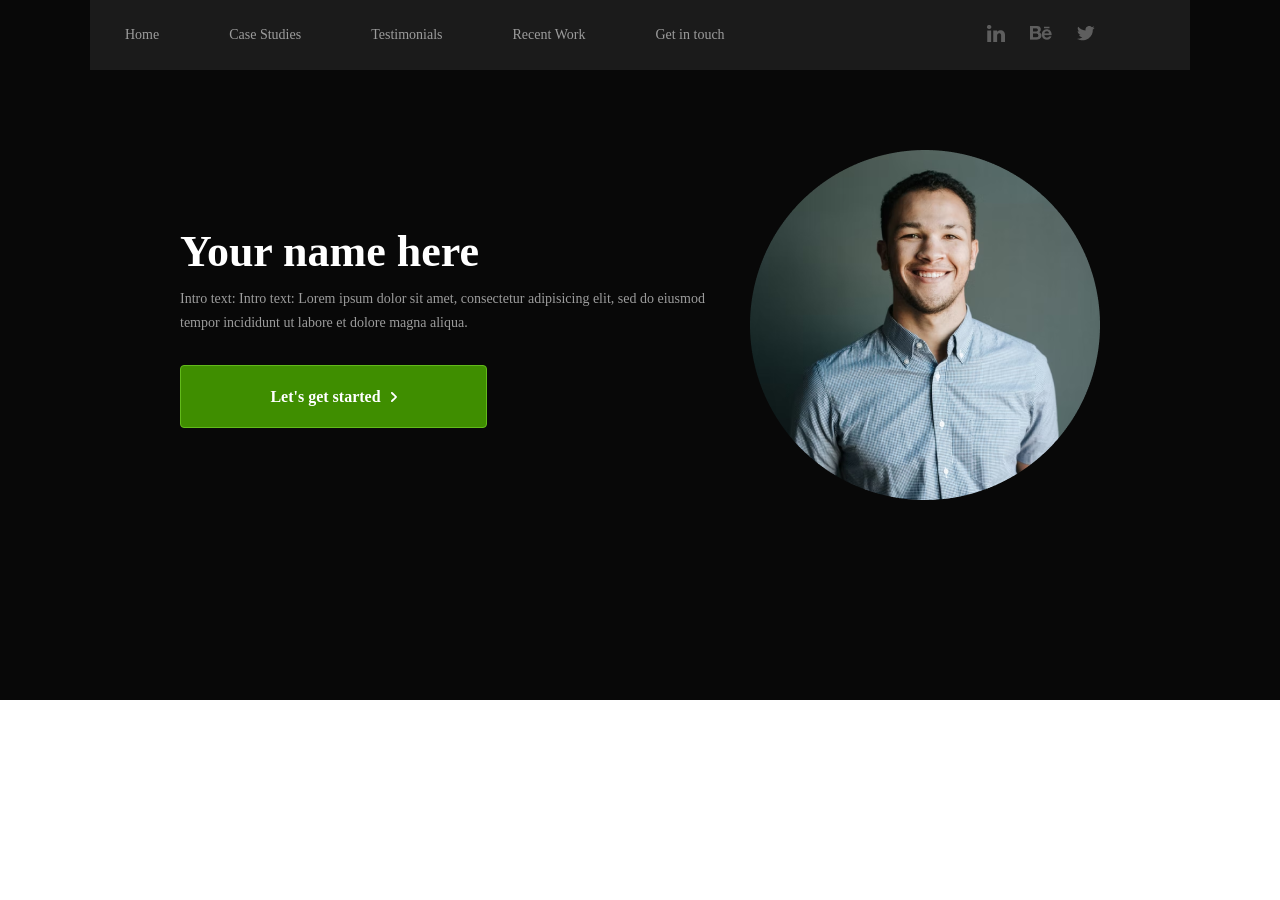
==== index.html @ aff9655d "Se modifico el menú Home se han realizado cambios y se mejoro el menú, se implementaron los colores " ====
<!DOCTYPE html>
<html lang="es-MX">

<head>
    <meta charset="UTF-8">
    <meta name="viewport" content="width=device-width, initial-scale=1.0">
    <link rel="stylesheet" href="styles.css">
    <title>Portafolio</title>
</head>

    <body>
        <div class="hero">
            <div class="menu">
                <div class="menu_bar">
                    <ul>
                        <li><a href="#">Home</a></li>
                        <li><a href="#">Case Studies</a></li>
                        <li><a href="#">Testimonials</a></li>
                        <li><a href="#">Recent Work</a></li>
                        <li><a href="#">Get in touch</a></li>
                    </ul>
                </div>
                <div class="menu_social">
                    <ul>
                        <li><a href="#"><img src="LinkedIn.png" alt=""></a></li>
                        <li><a href="#"><img src="Behance.png" alt=""></a></li>
                        <li><a href="#"><img src="Twitter.png"></a></li>
                    </ul>
                </div>
            </div>
            <div class="hero_content">
                <div class="hero_content_text">
                    <h1>Your name here</h1>
                    <p>
                    Intro text: Intro text: Lorem ipsum dolor sit amet, consectetur 
                    adipisicing elit, sed do eiusmod tempor
                    incididunt ut
                    labore et dolore magna aliqua.
                    </p>
                    <a href="#" class="btn_green">Let's get started <img src="Vector.png" alt=""></a>
                </div>
                <div class="hero_content_image">
                    <img src="Profile.png" alt="">
                </div>
            </div>
            <div class="worked_with"></div>
        </div>
    </body>

</html>
---- styles.css ----
*{
    margin: 0;
    padding: 0;
    box-sizing: border-box;
}

.hero {
    background: #080808;
    height: 700px;
}

.menu {
    max-width: 1100px;
    background: #1b1b1b;
    height: 70px;
    border-radius: 0 0 8xp 8xp;
    margin: auto;
    display: flex;
    justify-content: space-between;
    padding-right: 95px;
}

.menu_bar ul,
.menu_social ul {
    display: flex;
    list-style: none;
}

.menu_bar a {
    color: #9c9c9c;
    text-decoration: none;
    font-size: 14px;
    display: block;
    padding: 27px 35px;
    transition: all 0.5s ease;
}
.menu_bar a:hover {
    background: #9c9c9c;
    color: #1b1b1b;
}

.menu_social ul{
    align-items: center;
    height: 100%;
    gap: 25px;
}

.menu_social img {
    transition: all 0.5s ease;
}

.menu_social img:hover {
    transform: scale(1.5);
}

.hero_content {
    margin: auto;
    margin-top: 80px;
    max-width: 920px;
    display: flex;
    align-items: center;
    gap: 32px;
}

.hero_content h1{
    color: #fff;
    font-weight: 900;
    font-size: 44px;
    font-family: "IBM Plex Mono";
}

.hero_content p{
    line-height: 24px;
    font-size: 14px;
    color: #9c9c9c;
    margin-top: 10px;
    margin-bottom: 30px;
}

.btn_green {
    background: #3F8E00;
    border: 1px solid #62BA1B;
    border-radius: 4px;
    display: flex;
    width: 307px;
    height: 63px;
    justify-content: center;
    align-items: center;
    gap: 10px;
    color: #fff;
    text-decoration: none;
    font-size: 16px;
    font-weight: 700;
}
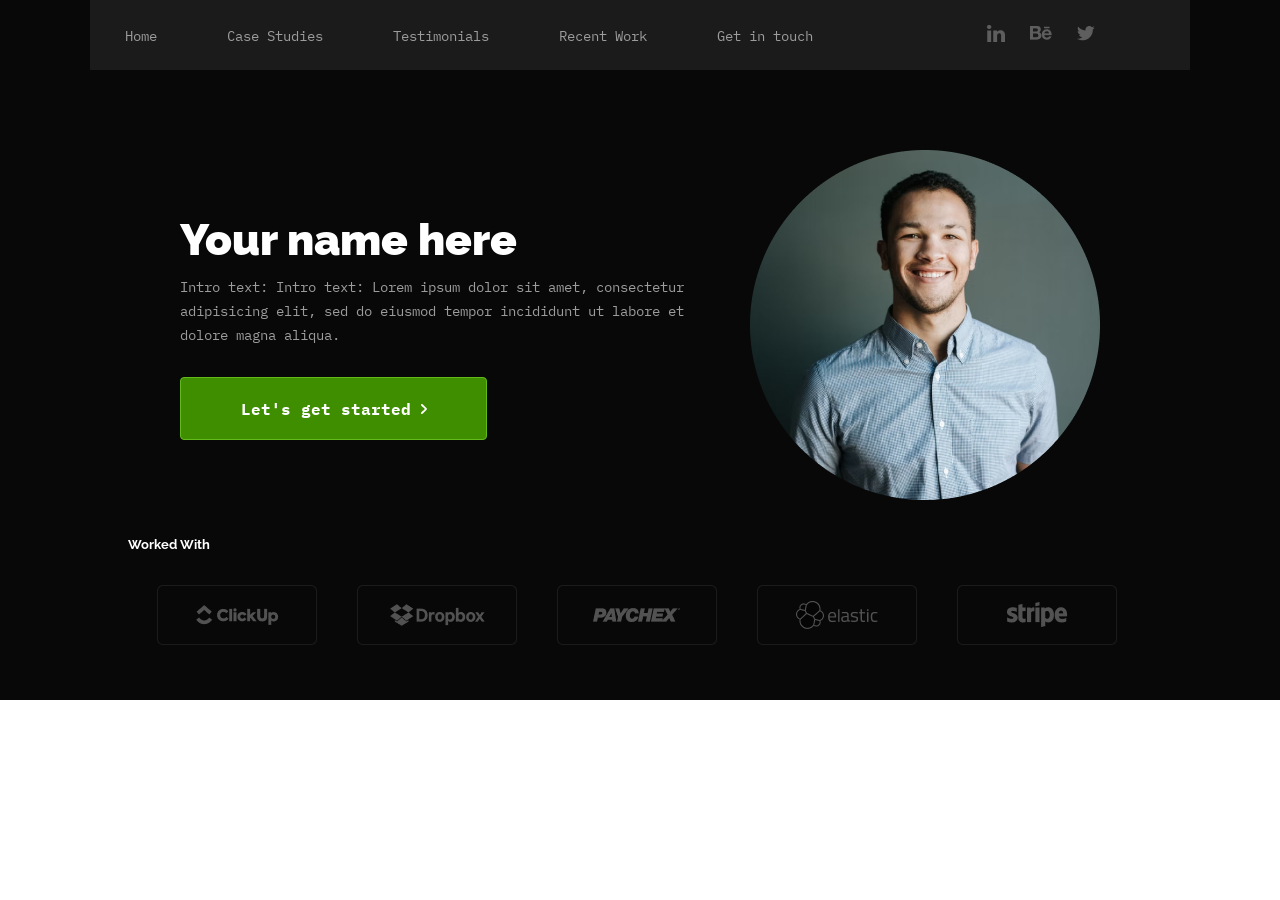
==== commit b2fa77d2: "create-hero-section se han añadido los últimos detalles del menú home, los cuales son los botones de" ====
--- a/index.html
+++ b/index.html
@@ -24,7 +24,7 @@
                     <ul>
                         <li><a href="#"><img src="LinkedIn.png" alt=""></a></li>
                         <li><a href="#"><img src="Behance.png" alt=""></a></li>
-                        <li><a href="#"><img src="Twitter.png"></a></li>
+                        <li><a href="#"><img src="Twitter.png" alt=""></a></li>
                     </ul>
                 </div>
             </div>
@@ -43,7 +43,16 @@
                     <img src="Profile.png" alt="">
                 </div>
             </div>
-            <div class="worked_with"></div>
+            <div class="worked_with">
+                <h1>Worked With</h1>
+                <ul>
+                        <li><a href="#"><img src="Logo 1.png" alt=""></a></li>
+                        <li><a href="#"><img src="Logo 2.png" alt=""></a></li>
+                        <li><a href="#"><img src="Logo 3.png" alt=""></a></li>
+                        <li><a href="#"><img src="Logo 4.png" alt=""></a></li>
+                        <li><a href="#"><img src="Logo 5.png" alt=""></a></li>
+                    </ul>
+            </div>
         </div>
     </body>
 
--- a/styles.css
+++ b/styles.css
@@ -1,4 +1,9 @@
+@import url('https://fonts.googleapis.com/css2?family=IBM+Plex+Mono:ital,wght@0,100;0,200;0,300;0,400;0,500;0,600;0,700;1,100;1,200;1,300;1,400;1,500;1,600;1,700&family=Raleway:ital,wght@0,100..900;1,100..900&display=swap');
 
+:root {
+    --font-ibm: "IBM Plex Mono", monospace;
+    --font-raleway: "Raleway", sans-serif;
+}
 
 *{
     margin: 0;
@@ -35,6 +40,7 @@
     display: block;
     padding: 27px 35px;
     transition: all 0.5s ease;
+    font-family: var(--font-ibm);
 }
 .menu_bar a:hover {
     background: #9c9c9c;
@@ -68,7 +74,7 @@
     color: #fff;
     font-weight: 900;
     font-size: 44px;
-    font-family: "IBM Plex Mono";
+    font-family: var(--font-raleway);
 }
 
 .hero_content p{
@@ -77,6 +83,7 @@
     color: #9c9c9c;
     margin-top: 10px;
     margin-bottom: 30px;
+    font-family: var(--font-ibm);
 }
 
 .btn_green {
@@ -93,4 +100,35 @@
     text-decoration: none;
     font-size: 16px;
     font-weight: 700;
+    font-family: var(--font-ibm);
+}
+
+.worked_with ul {
+    display: flex;
+    list-style: none;
+}
+
+.worked_with ul{
+    align-items: center;
+    height: 100%;
+    gap: 40px;
+    margin-left: 157px;
+    margin-top: 33px;
+}
+
+.worked_with h1{
+    color: #fff;
+    font-weight: 10px;
+    font-size: 13px;
+    font-family: var(--font-raleway);
+    margin-left: 128px;
+    margin-top: 33px;
+}
+
+.worked_with img {
+    transition: all 0.5s ease;
+}
+
+.worked_with img:hover {
+    transform: scale(1.2);
 }
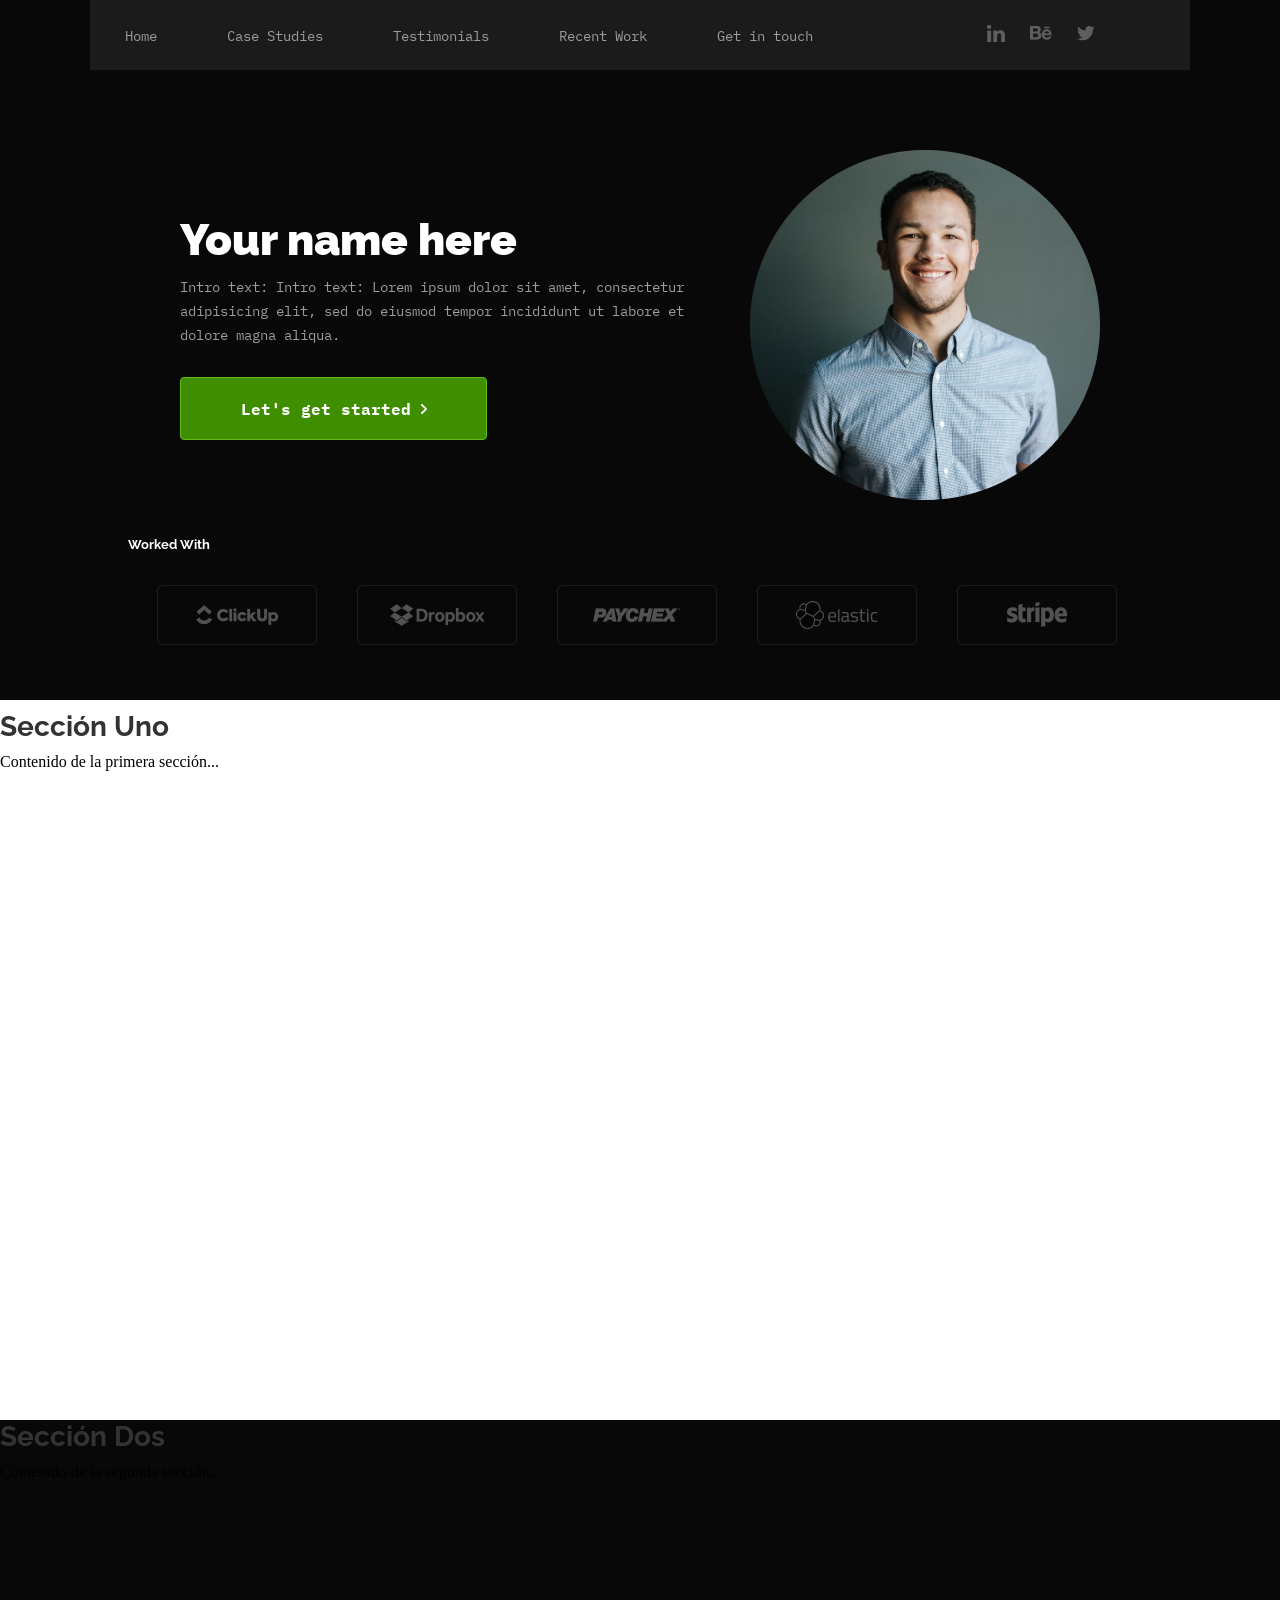
==== commit 6497d74b: "se ha modificado la pagina Home Se han modificado los códigos de la pagina principal para que se col" ====
--- a/index.html
+++ b/index.html
@@ -54,6 +54,17 @@
                     </ul>
             </div>
         </div>
+
+<section class="seccion-uno">
+    <h2>Sección Uno</h2>
+    <p>Contenido de la primera sección...</p>
+</section>
+
+<section class="seccion-dos">
+    <h2>Sección Dos</h2>
+    <p>Contenido de la segunda sección...</p>
+</section>
+
     </body>
 
 </html>
--- a/styles.css
+++ b/styles.css
@@ -131,4 +131,27 @@
 
 .worked_with img:hover {
     transform: scale(1.2);
+}
+
+.seccion-uno, .seccion-dos {
+    width: 100%;
+    float: inline-end;
+    margin-top: 10px;
+}
+
+.seccion-uno h2, .seccion-dos h2 {
+    font-family: var(--font-raleway);
+    font-size: 28px;
+    color: #333;
+    margin-bottom: 10px;
+}
+
+.seccion-uno {
+    background: #ffffff;
+    height: 700px;
+}
+
+.seccion-dos {
+    background: #080808;
+    height: 700px;
 }
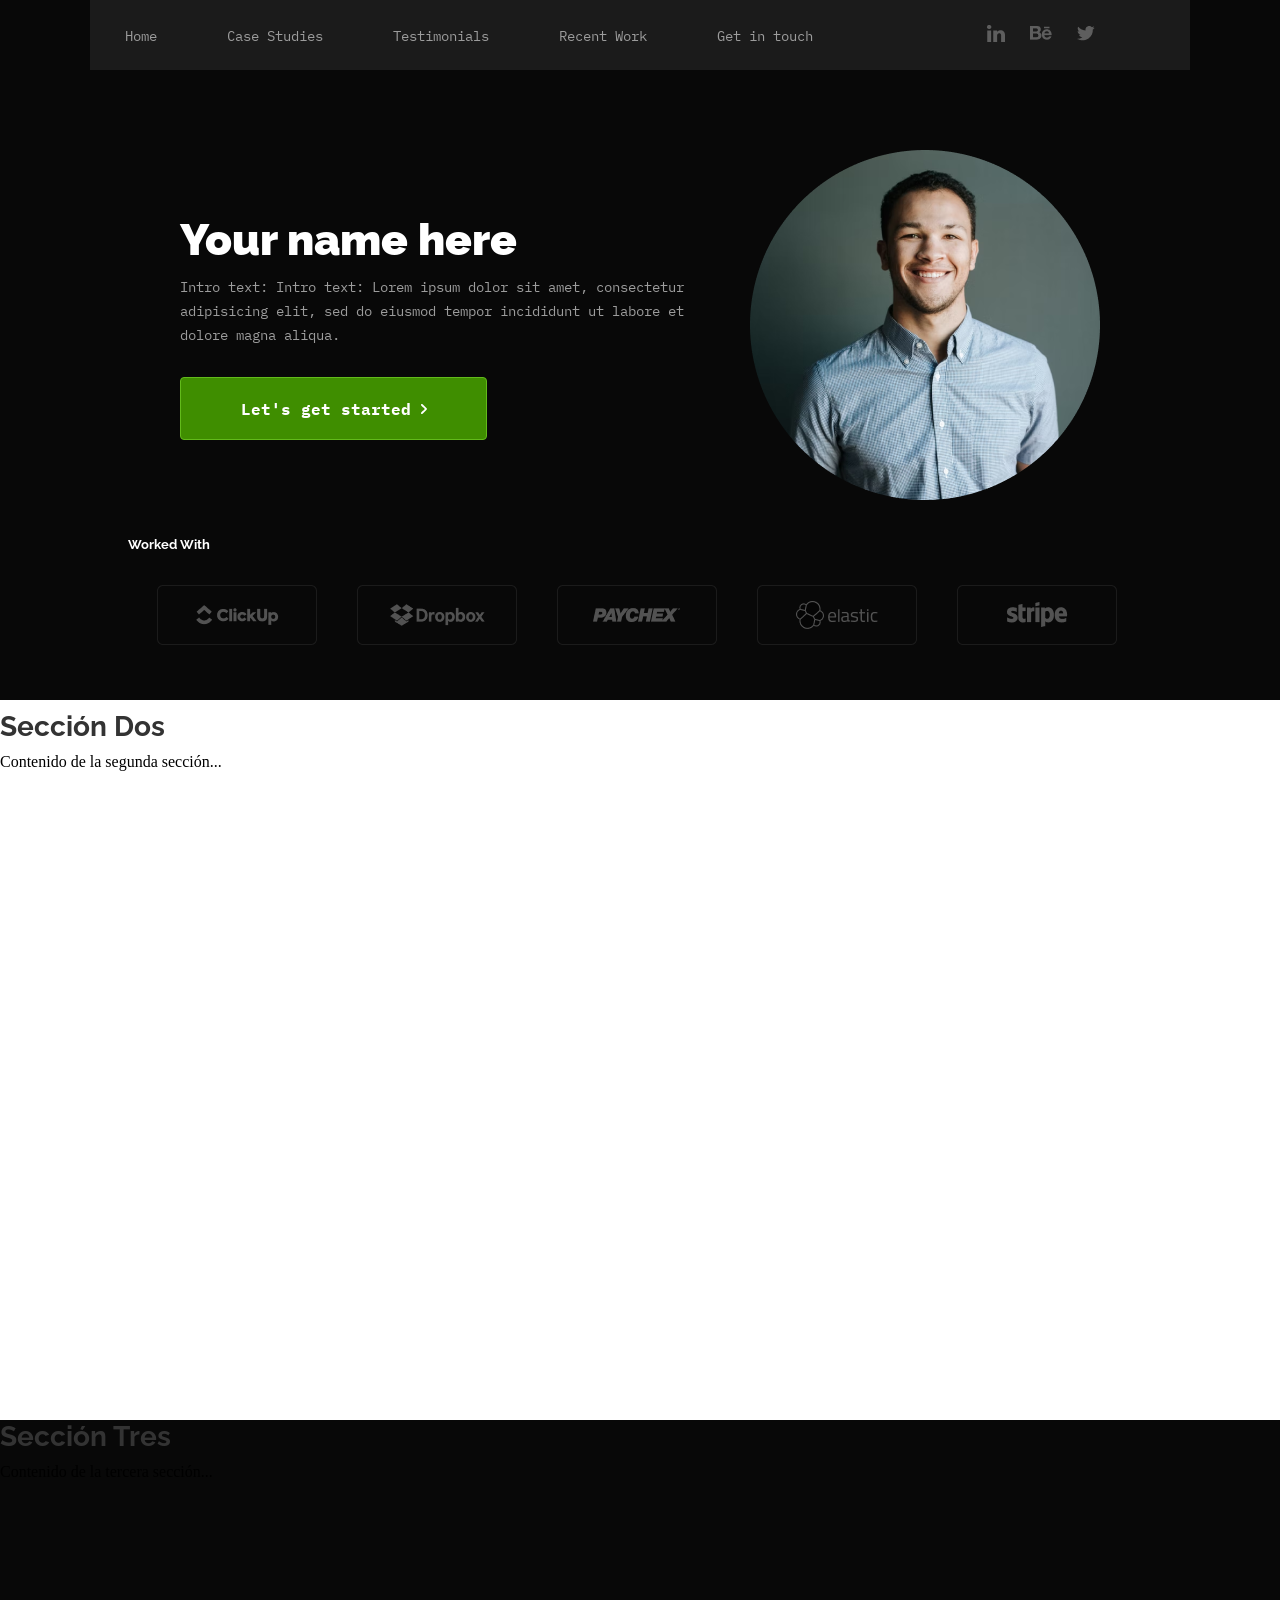
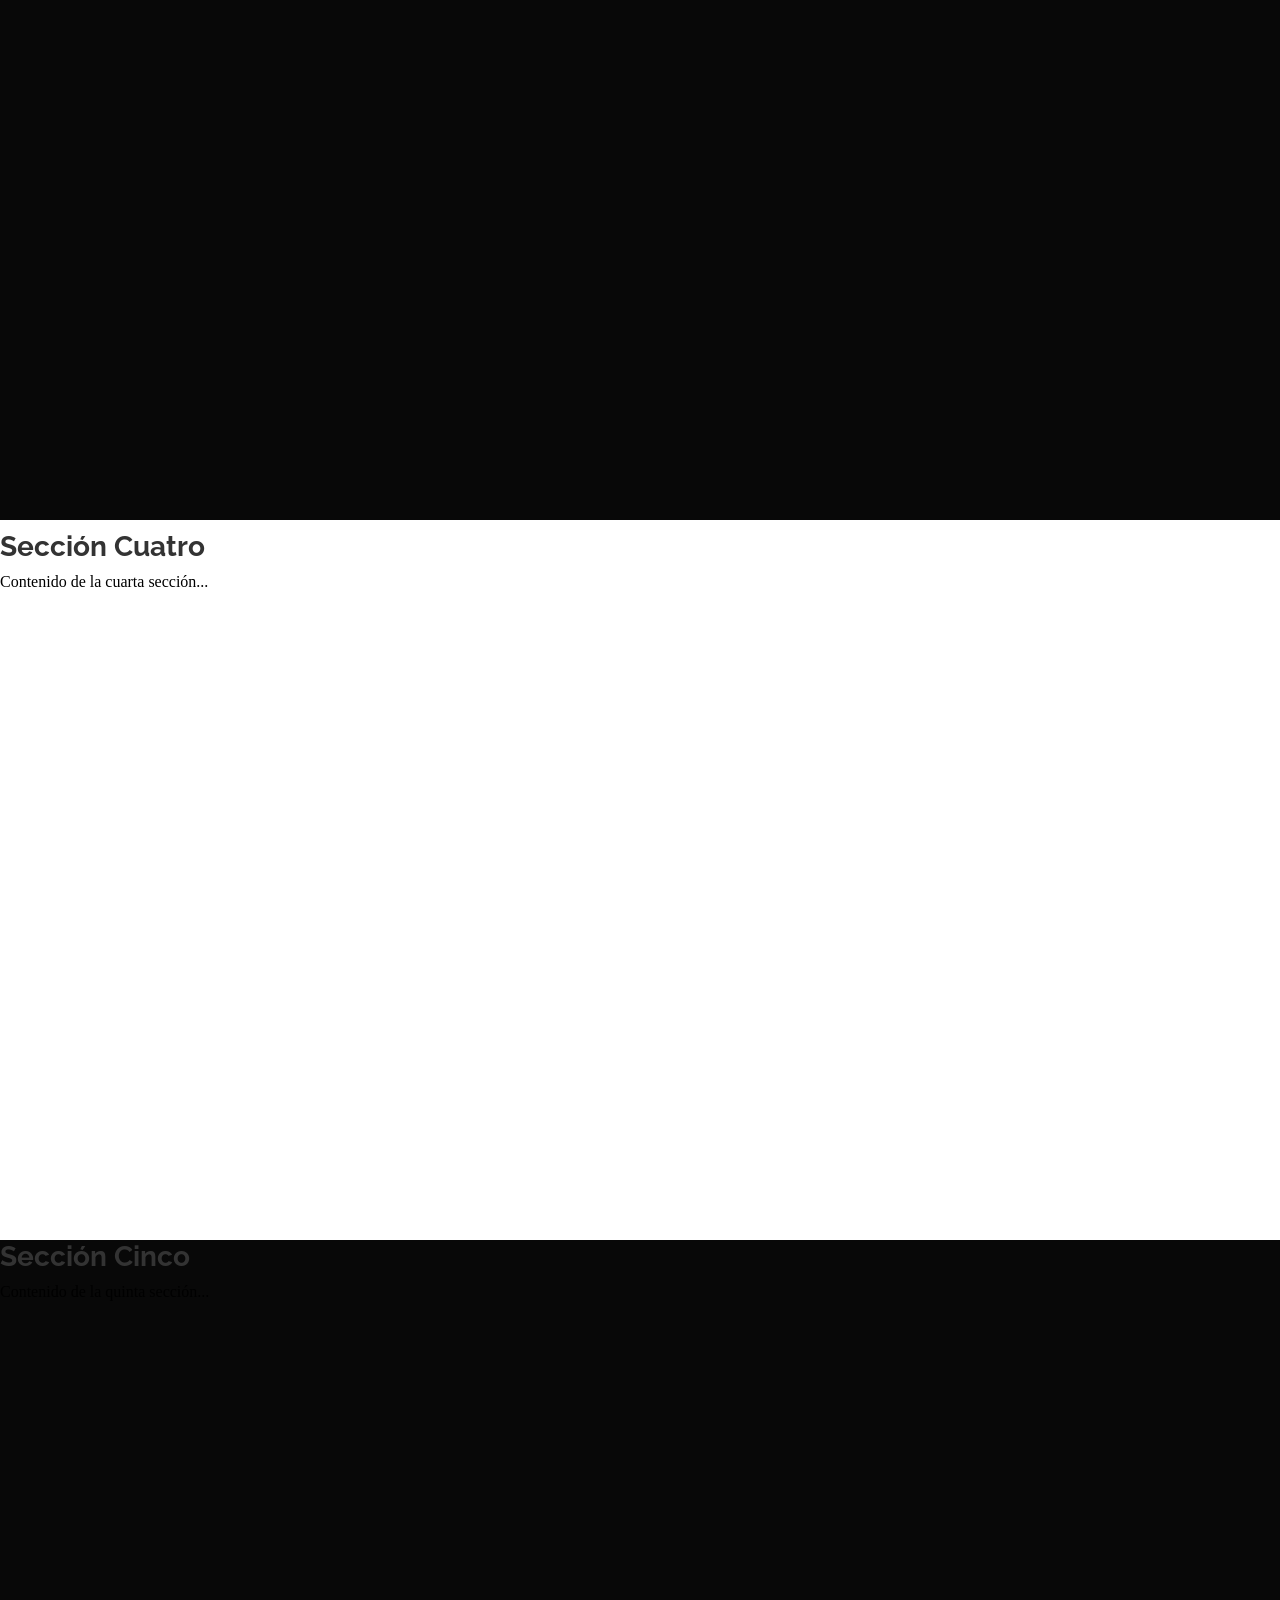
==== commit 238d1549: "se ha modificado el menú Home se han realizado modificaciones en la pagina de home, y ya se ven las " ====
--- a/index.html
+++ b/index.html
@@ -55,16 +55,26 @@
             </div>
         </div>
 
-<section class="seccion-uno">
-    <h2>Sección Uno</h2>
-    <p>Contenido de la primera sección...</p>
-</section>
-
 <section class="seccion-dos">
     <h2>Sección Dos</h2>
     <p>Contenido de la segunda sección...</p>
 </section>
 
+<section class="seccion-tres">
+    <h2>Sección Tres</h2>
+    <p>Contenido de la tercera sección...</p>
+</section>
+
+<section class="seccion-cuatro">
+    <h2>Sección Cuatro</h2>
+    <p>Contenido de la cuarta sección...</p>
+</section>
+
+<section class="seccion-cinco">
+    <h2>Sección Cinco</h2>
+    <p>Contenido de la quinta sección...</p>
+</section>
+
     </body>
 
 </html>
--- a/styles.css
+++ b/styles.css
@@ -133,25 +133,35 @@
     transform: scale(1.2);
 }
 
-.seccion-uno, .seccion-dos {
+.seccion-dos, .seccion-tres, .seccion-cuatro,.seccion-cinco {
     width: 100%;
     float: inline-end;
     margin-top: 10px;
 }
 
-.seccion-uno h2, .seccion-dos h2 {
+.seccion-dos h2, .seccion-tres h2, .seccion-cuatro h2,.seccion-cinco h2 {
     font-family: var(--font-raleway);
     font-size: 28px;
     color: #333;
     margin-bottom: 10px;
 }
 
-.seccion-uno {
+.seccion-dos {
     background: #ffffff;
     height: 700px;
 }
 
-.seccion-dos {
+.seccion-tres {
+    background: #080808;
+    height: 700px;
+}
+
+.seccion-cuatro {
+    background: #ffffff;
+    height: 700px;
+}
+
+.seccion-cinco {
     background: #080808;
     height: 700px;
 }
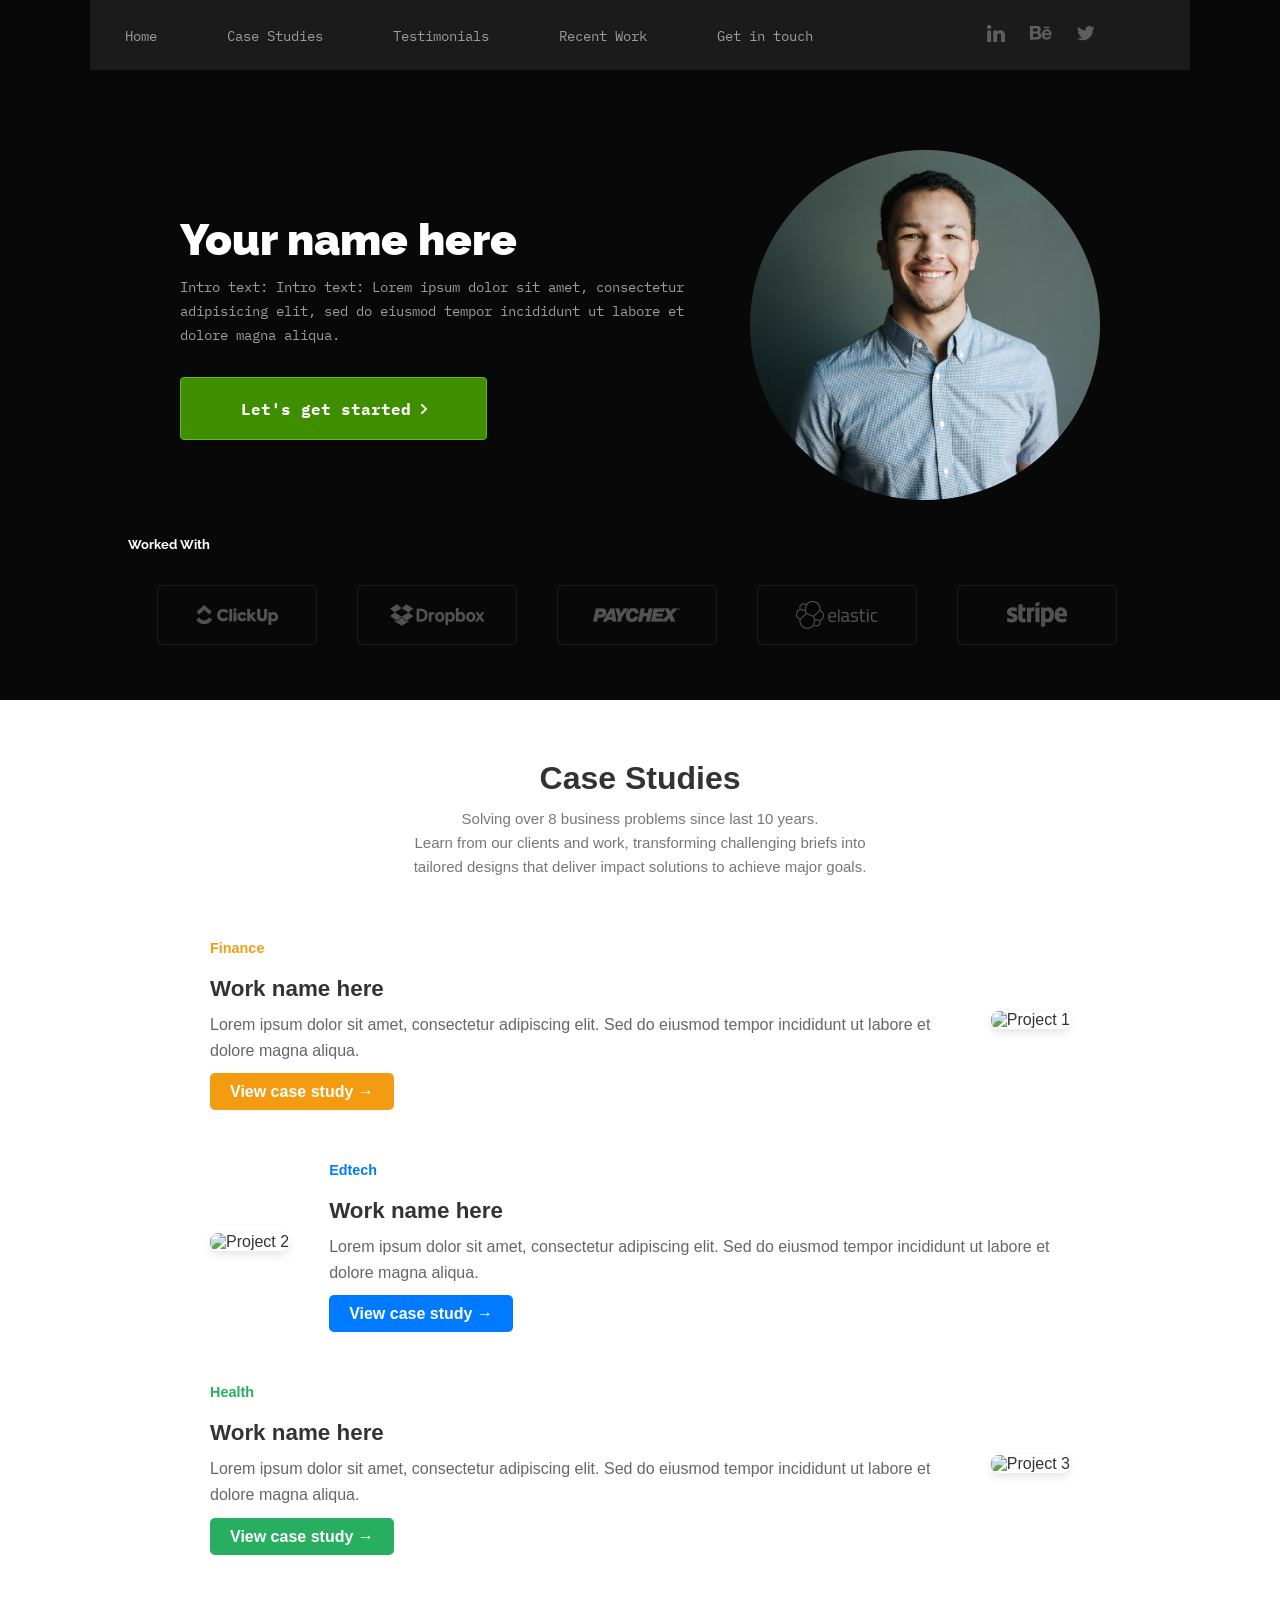
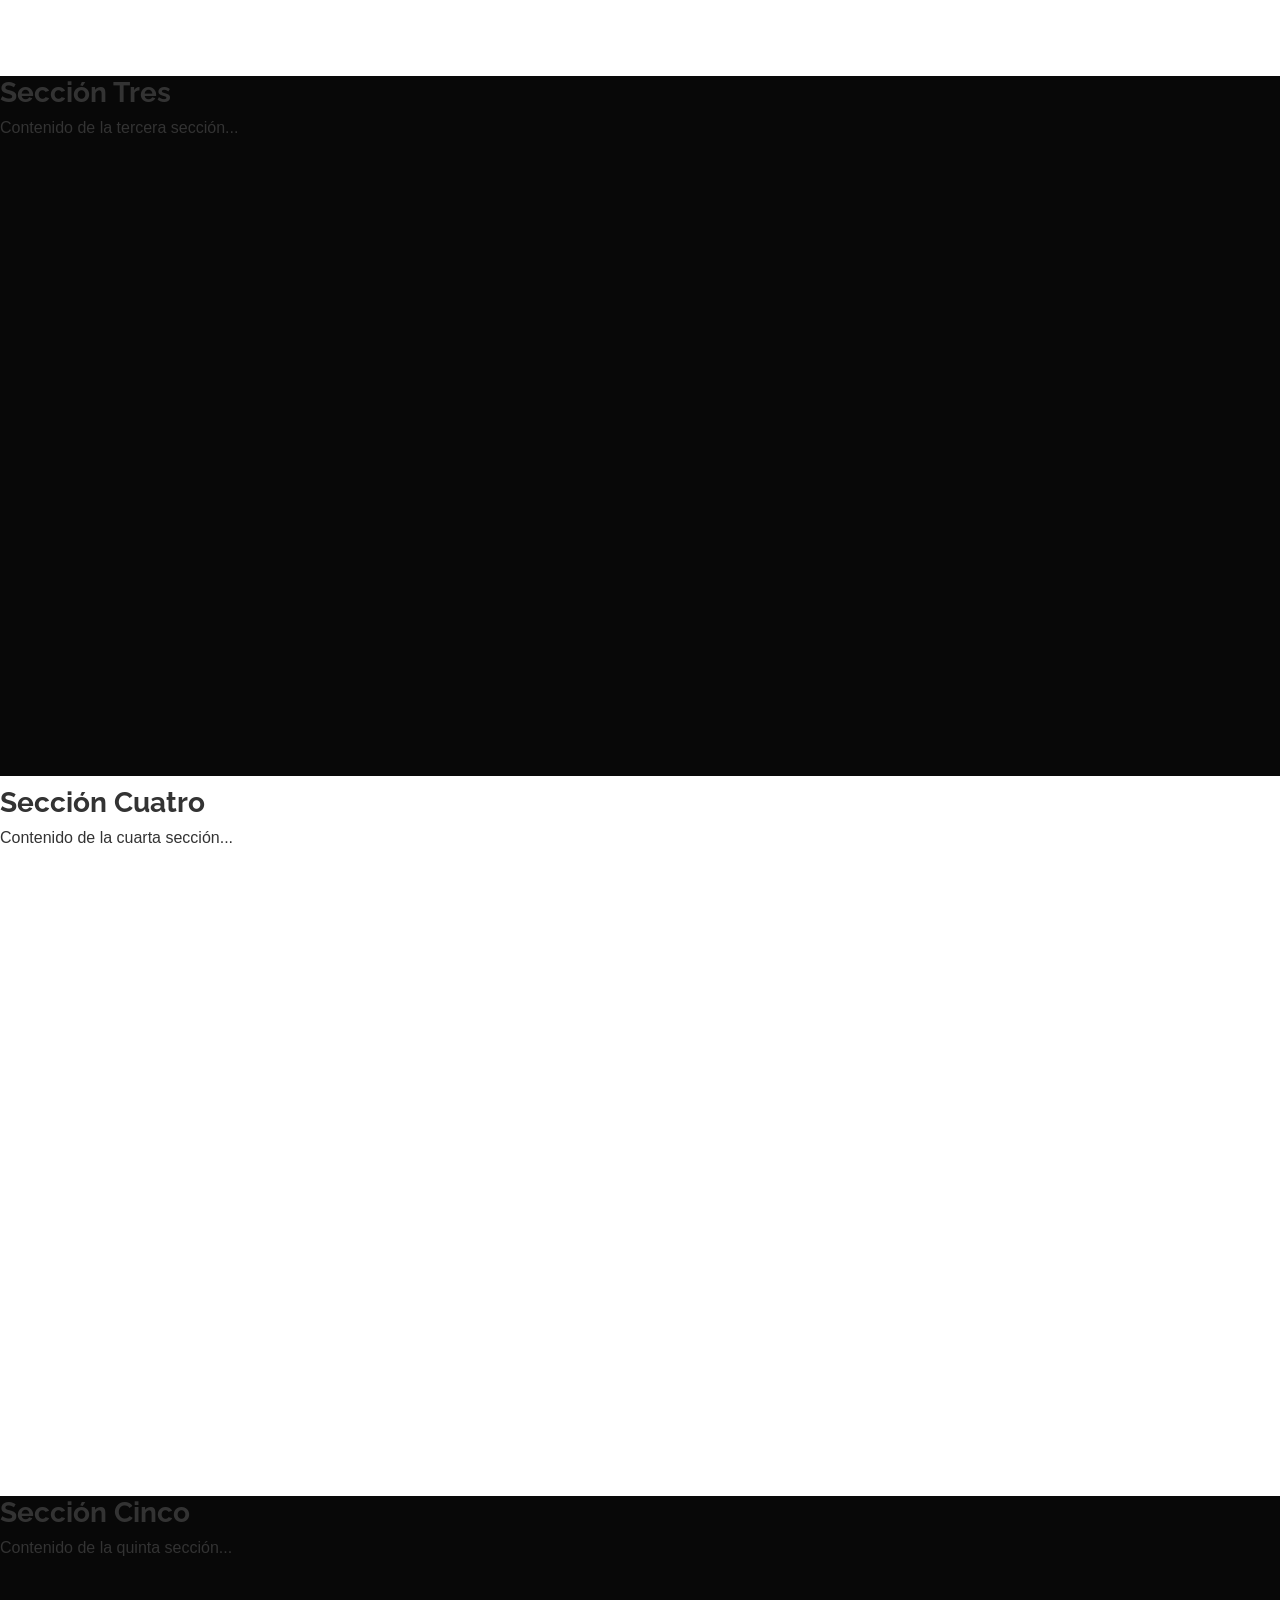
==== commit dff1bc7c: "se creo la pagina 2 se ha creado la segunda pagina nombrada "case estudies"" ====
--- a/index.html
+++ b/index.html
@@ -55,10 +55,64 @@
             </div>
         </div>
 
-<section class="seccion-dos">
-    <h2>Sección Dos</h2>
-    <p>Contenido de la segunda sección...</p>
-</section>
+<section class="case-studies">
+        <div class="container">
+            <h1>Case Studies</h1>
+            <p class="subtitle">
+                Solving over 8 business problems since last 10 years.<br>
+                Learn from our clients and work, transforming challenging briefs into <br>
+                tailored designs that deliver impact solutions to achieve major goals.
+            </p>
+
+            <!-- Primera tarjeta: texto izquierda / imagen derecha -->
+            <div class="case">
+                <div class="case-content">
+                    <span class="tag orange">Finance</span>
+                    <h2>Work name here</h2>
+                    <p>
+                        Lorem ipsum dolor sit amet, consectetur adipiscing elit. 
+                        Sed do eiusmod tempor incididunt ut labore et dolore magna aliqua.
+                    </p>
+                    <a href="#" class="btn orange">View case study →</a>
+                </div>
+                <div class="case-image">
+                    <img src="https://picsum.photos/400/250?random=1" alt="Project 1">
+                </div>
+            </div>
+
+            <!-- Segunda tarjeta: imagen izquierda / texto derecha -->
+            <div class="case reverse">
+                <div class="case-content">
+                    <span class="tag blue">Edtech</span>
+                    <h2>Work name here</h2>
+                    <p>
+                        Lorem ipsum dolor sit amet, consectetur adipiscing elit. 
+                        Sed do eiusmod tempor incididunt ut labore et dolore magna aliqua.
+                    </p>
+                    <a href="#" class="btn blue">View case study →</a>
+                </div>
+                <div class="case-image">
+                    <img src="https://picsum.photos/400/250?random=2" alt="Project 2">
+                </div>
+            </div>
+
+            <!-- Tercera tarjeta: texto izquierda / imagen derecha -->
+            <div class="case">
+                <div class="case-content">
+                    <span class="tag green">Health</span>
+                    <h2>Work name here</h2>
+                    <p>
+                        Lorem ipsum dolor sit amet, consectetur adipiscing elit. 
+                        Sed do eiusmod tempor incididunt ut labore et dolore magna aliqua.
+                    </p>
+                    <a href="#" class="btn green">View case study →</a>
+                </div>
+                <div class="case-image">
+                    <img src="https://picsum.photos/400/250?random=3" alt="Project 3">
+                </div>
+            </div>
+        </div>
+    </section>
 
 <section class="seccion-tres">
     <h2>Sección Tres</h2>
--- a/styles.css
+++ b/styles.css
@@ -133,23 +133,128 @@
     transform: scale(1.2);
 }
 
-.seccion-dos, .seccion-tres, .seccion-cuatro,.seccion-cinco {
+.seccion-tres, .seccion-cuatro,.seccion-cinco {
     width: 100%;
     float: inline-end;
     margin-top: 10px;
 }
 
-.seccion-dos h2, .seccion-tres h2, .seccion-cuatro h2,.seccion-cinco h2 {
+.seccion-tres h2, .seccion-cuatro h2,.seccion-cinco h2 {
     font-family: var(--font-raleway);
     font-size: 28px;
     color: #333;
     margin-bottom: 10px;
 }
 
-.seccion-dos {
-    background: #ffffff;
-    height: 700px;
-}
+/**seccion 2, segunda pagina**/
+
+body {
+    font-family: 'Helvetica Neue', Arial, sans-serif;
+    margin: 0;
+    background-color: #fff;
+    color: #333;
+}
+
+.container {
+    max-width: 900px;
+    margin: 0 auto;
+    padding: 60px 20px;
+}
+
+.case-studies h1 {
+    text-align: center;
+    font-size: 2em;
+    font-weight: 700;
+    margin-bottom: 10px;
+}
+
+.subtitle {
+    text-align: center;
+    color: #777;
+    font-size: 15px;
+    line-height: 1.6;
+    margin-bottom: 60px;
+}
+
+/* ---- ESTRUCTURA DE LAS TARJETAS ---- */
+.case {
+    display: flex;
+    align-items: center;
+    justify-content: space-between;
+    margin-bottom: 60px;
+    gap: 40px;
+    flex-direction: row; /* Texto izquierda, imagen derecha */
+}
+
+/* ---- INVERTIR ORDEN (imagen izquierda, texto derecha) ---- */
+.case.reverse {
+    flex-direction: row-reverse;
+}
+
+.case-image img {
+    width: 100%;
+    max-width: 400px;
+    border-radius: 8px;
+    box-shadow: 0 4px 10px rgba(0,0,0,0.1);
+}
+
+.case-content {
+    flex: 1;
+}
+
+.case-content h2 {
+    margin: 10px 0;
+    font-size: 1.4em;
+}
+
+.case-content p {
+    color: #666;
+    line-height: 1.6;
+    margin-bottom: 20px;
+}
+
+/* ---- ETIQUETAS ---- */
+.tag {
+    display: inline-block;
+    font-weight: bold;
+    font-size: 0.9em;
+    margin-bottom: 10px;
+}
+
+.tag.orange { color: #f39c12; }
+.tag.blue { color: #007bff; }
+.tag.green { color: #27ae60; }
+
+/* ---- BOTONES ---- */
+.btn {
+    text-decoration: none;
+    padding: 10px 20px;
+    color: #fff;
+    font-weight: bold;
+    border-radius: 5px;
+    transition: background-color 0.2s, opacity 0.2s;
+}
+
+.btn.orange { background-color: #f39c12; }
+.btn.blue { background-color: #007bff; }
+.btn.green { background-color: #27ae60; }
+
+.btn:hover {
+    opacity: 0.85;
+}
+
+/* ---- RESPONSIVE ---- */
+@media (max-width: 768px) {
+    .case, .case.reverse {
+        flex-direction: column; /* En móviles, todo se apila */
+        text-align: center;
+    }
+
+    .case-image img {
+        max-width: 100%;
+    }
+}
+
 
 .seccion-tres {
     background: #080808;
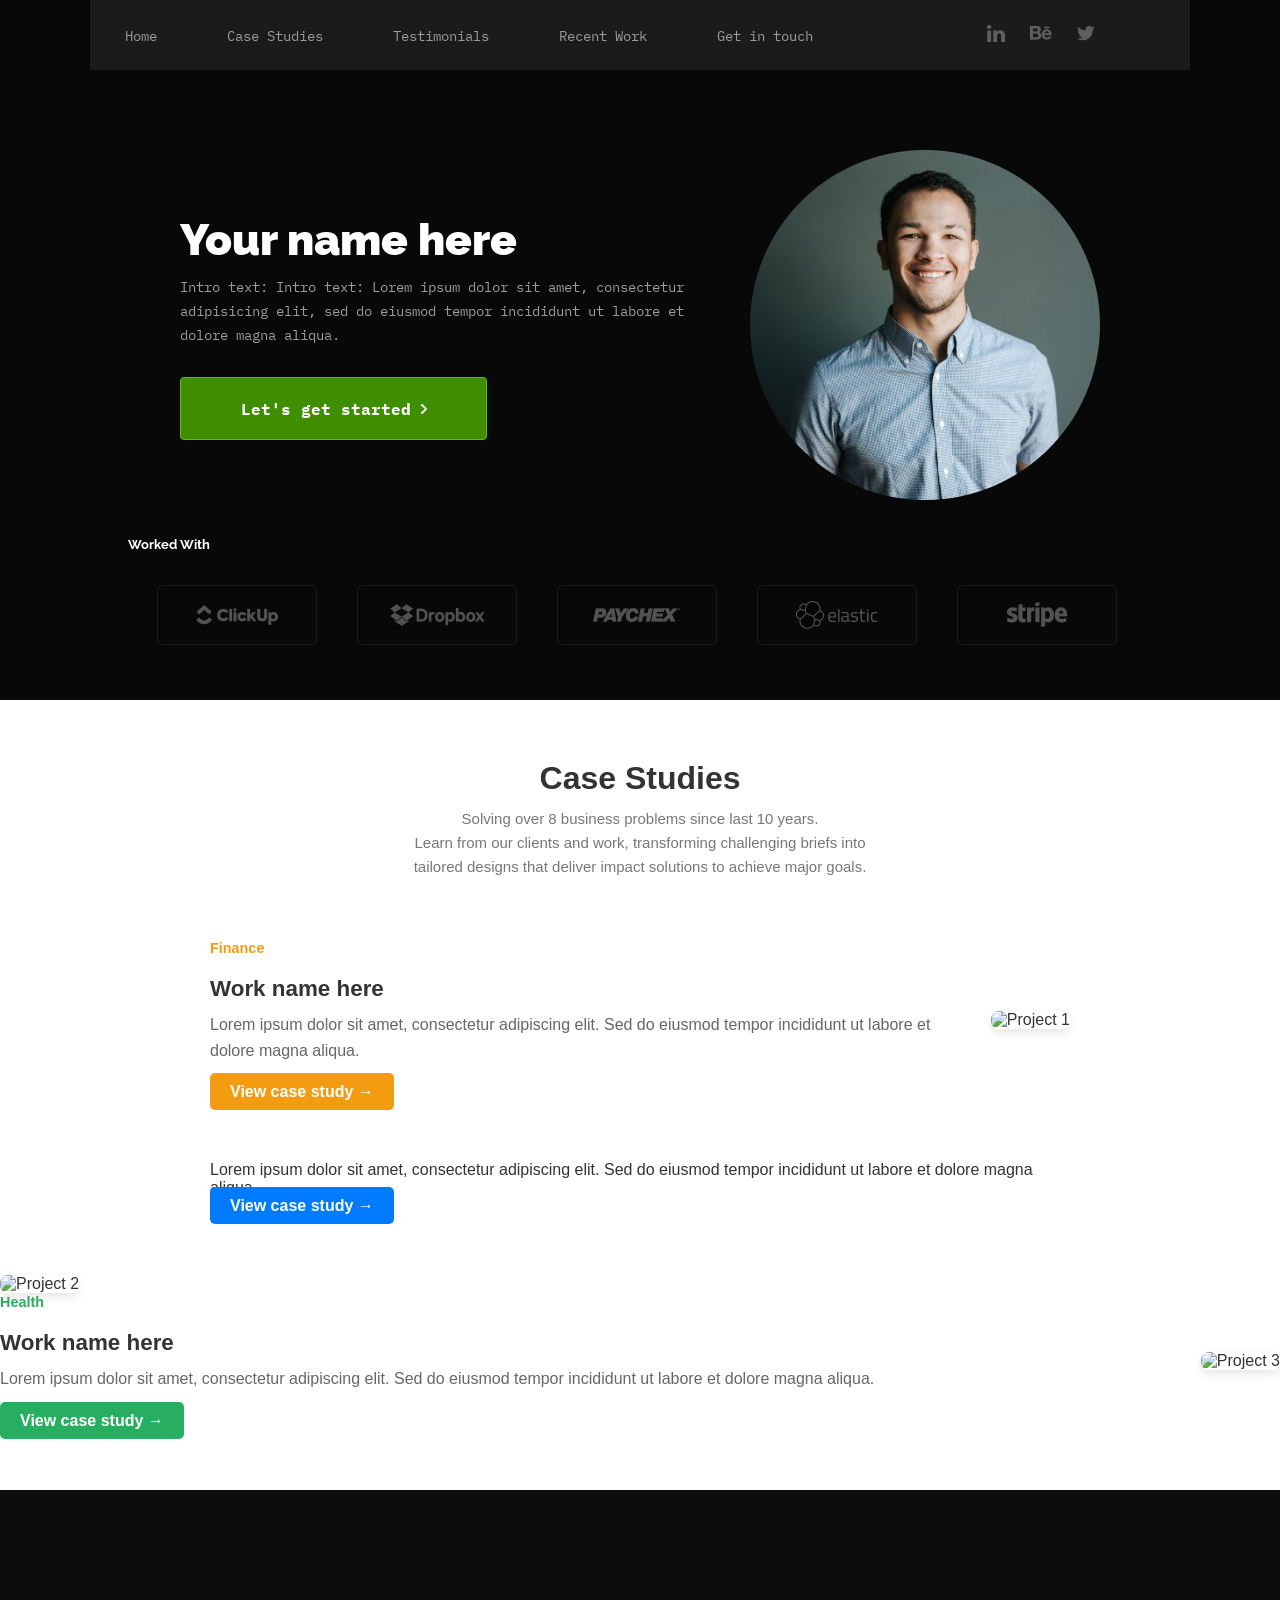
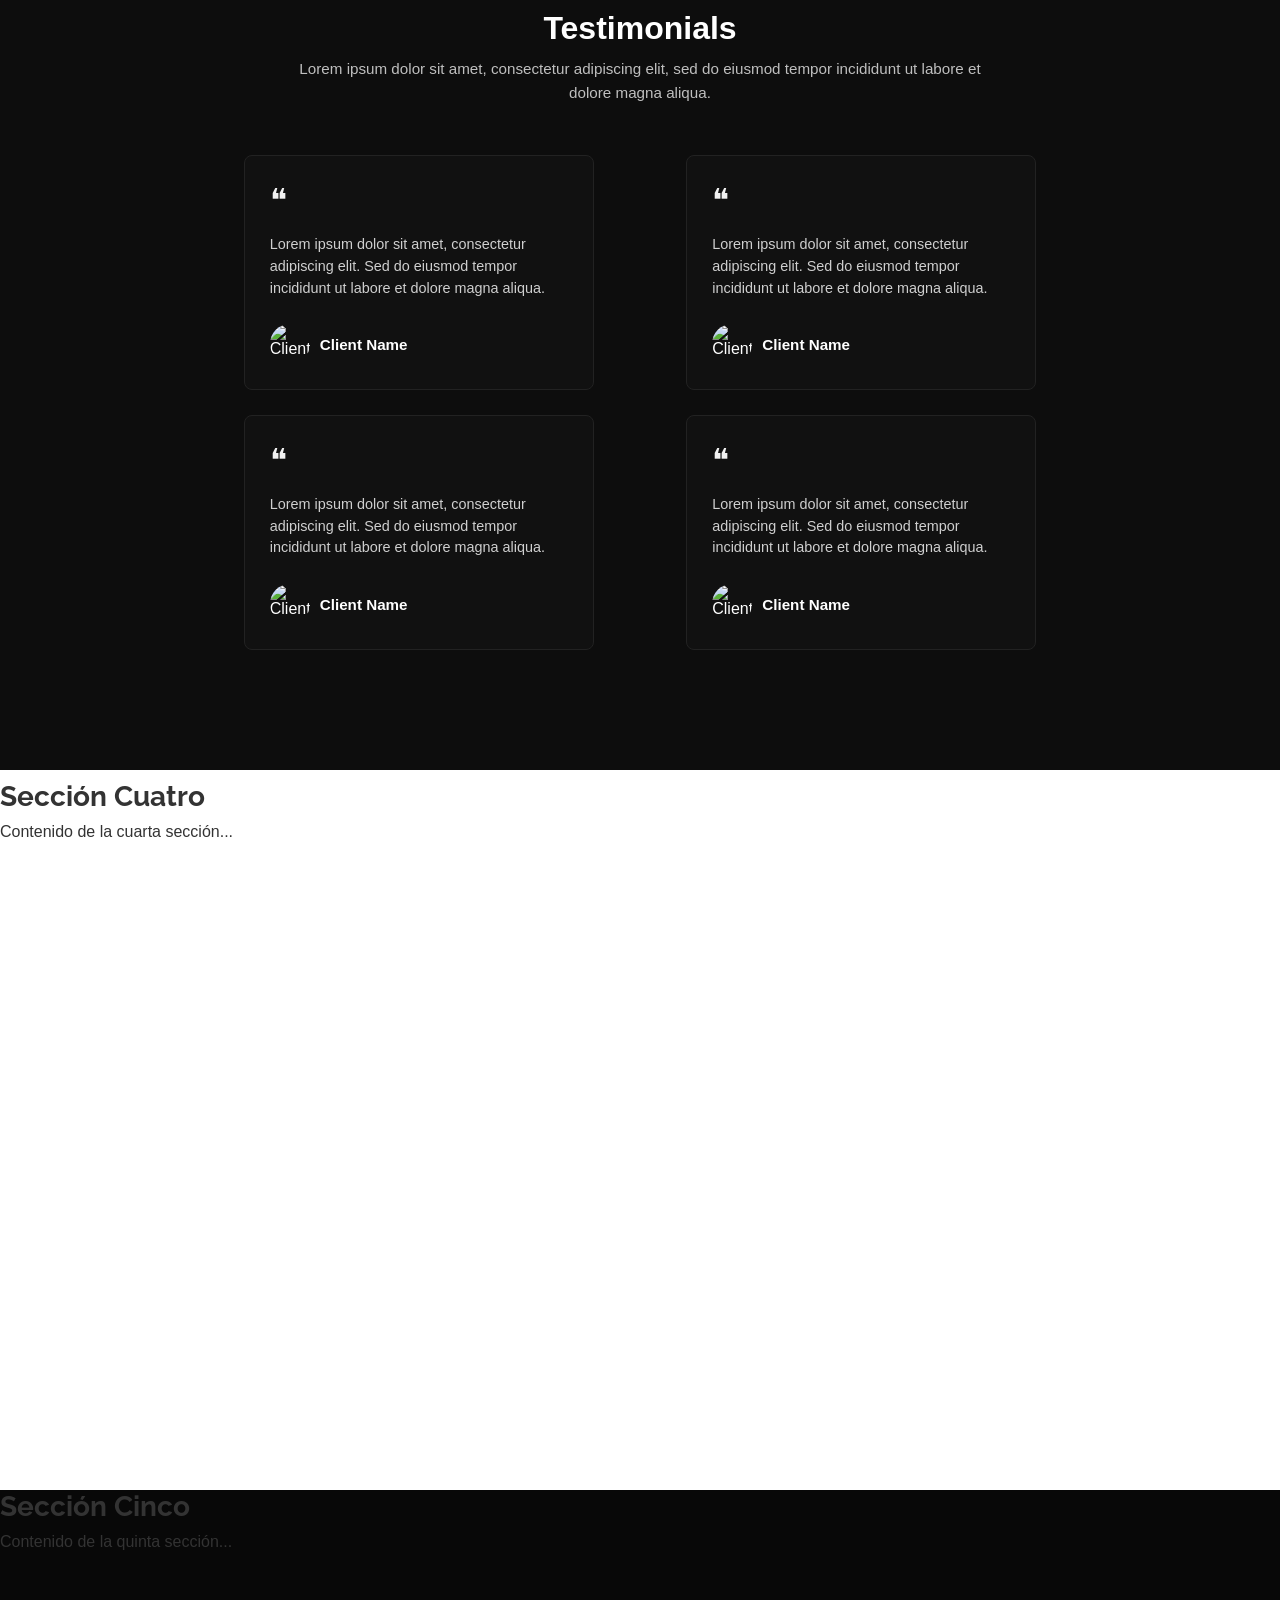
==== commit 773c53e2: "se creo la pagina 3 Se ha creado la tercera pagina nombrada como "Testimonials" y se agregaron todas" ====
--- a/index.html
+++ b/index.html
@@ -55,6 +55,7 @@
             </div>
         </div>
 
+        
 <section class="case-studies">
         <div class="container">
             <h1>Case Studies</h1>
@@ -80,11 +81,6 @@
                 </div>
             </div>
 
-            <!-- Segunda tarjeta: imagen izquierda / texto derecha -->
-            <div class="case reverse">
-                <div class="case-content">
-                    <span class="tag blue">Edtech</span>
-                    <h2>Work name here</h2>
                     <p>
                         Lorem ipsum dolor sit amet, consectetur adipiscing elit. 
                         Sed do eiusmod tempor incididunt ut labore et dolore magna aliqua.
@@ -114,10 +110,61 @@
         </div>
     </section>
 
-<section class="seccion-tres">
-    <h2>Sección Tres</h2>
-    <p>Contenido de la tercera sección...</p>
-</section>
+
+  <section class="testimonials">
+    <div class="container">
+      <h2>Testimonials</h2>
+      <p class="subtitle">
+        Lorem ipsum dolor sit amet, consectetur adipiscing elit, sed do eiusmod tempor incididunt ut labore et dolore magna aliqua.
+      </p>
+
+      <div class="testimonial-grid">
+        <div class="testimonial-box">
+          <span class="quote">❝</span>
+          <p>Lorem ipsum dolor sit amet, consectetur adipiscing elit. Sed do eiusmod tempor incididunt ut labore et dolore magna aliqua.</p>
+          <div class="client">
+            <img src="https://randomuser.me/api/portraits/men/32.jpg" alt="Cliente 1">
+            <div class="client-info">
+              <h4>Client Name</h4>
+            </div>
+          </div>
+        </div>
+
+        <div class="testimonial-box">
+          <span class="quote">❝</span>
+          <p>Lorem ipsum dolor sit amet, consectetur adipiscing elit. Sed do eiusmod tempor incididunt ut labore et dolore magna aliqua.</p>
+          <div class="client">
+            <img src="https://randomuser.me/api/portraits/men/45.jpg" alt="Cliente 2">
+            <div class="client-info">
+              <h4>Client Name</h4>
+            </div>
+          </div>
+        </div>
+
+        <div class="testimonial-box">
+          <span class="quote">❝</span>
+          <p>Lorem ipsum dolor sit amet, consectetur adipiscing elit. Sed do eiusmod tempor incididunt ut labore et dolore magna aliqua.</p>
+          <div class="client">
+            <img src="https://randomuser.me/api/portraits/women/28.jpg" alt="Cliente 3">
+            <div class="client-info">
+              <h4>Client Name</h4>
+            </div>
+          </div>
+        </div>
+
+        <div class="testimonial-box">
+          <span class="quote">❝</span>
+          <p>Lorem ipsum dolor sit amet, consectetur adipiscing elit. Sed do eiusmod tempor incididunt ut labore et dolore magna aliqua.</p>
+          <div class="client">
+            <img src="https://randomuser.me/api/portraits/women/50.jpg" alt="Cliente 4">
+            <div class="client-info">
+              <h4>Client Name</h4>
+            </div>
+          </div>
+        </div>
+      </div>
+    </div>
+  </section>
 
 <section class="seccion-cuatro">
     <h2>Sección Cuatro</h2>
--- a/styles.css
+++ b/styles.css
@@ -133,20 +133,31 @@
     transform: scale(1.2);
 }
 
-.seccion-tres, .seccion-cuatro,.seccion-cinco {
+.seccion-dos, .seccion-tres, .seccion-cuatro,.seccion-cinco {
     width: 100%;
     float: inline-end;
     margin-top: 10px;
 }
 
-.seccion-tres h2, .seccion-cuatro h2,.seccion-cinco h2 {
+.seccion-dos h2, .seccion-tres h2, .seccion-cuatro h2,.seccion-cinco h2 {
     font-family: var(--font-raleway);
     font-size: 28px;
     color: #333;
     margin-bottom: 10px;
 }
 
-/**seccion 2, segunda pagina**/
+.seccion-dos {
+    background: #ffffff;
+    height: 700px;
+}
+
+
+.seccion-tres {
+    background: #080808;
+    height: 700px;
+}
+
+/*seccion 2 cases studies*/
 
 body {
     font-family: 'Helvetica Neue', Arial, sans-serif;
@@ -256,9 +267,85 @@
 }
 
 
-.seccion-tres {
-    background: #080808;
-    height: 700px;
+
+/*seccion 3 testimonials*/
+.testimonials {
+  margin: 0;
+  padding: 0;
+  box-sizing: border-box;
+  font-family: 'Poppins', sans-serif;
+}
+
+.testimonials {
+  padding: 60px 20px;
+  text-align: center;
+  background-color: #0d0d0d;
+  color: #fff;
+}
+
+.testimonials h2 {
+  font-size: 2rem;
+  margin-bottom: 10px;
+}
+
+.testimonials .subtitle {
+  max-width: 700px;
+  margin: 0 auto 50px auto;
+  color: #bfbfbf;
+  font-size: 0.95rem;
+}
+
+.testimonial-grid {
+  display: grid;
+  grid-template-columns: repeat(auto-fit, minmax(300px, 1fr));
+  gap: 25px;
+  justify-items: center;
+}
+
+.testimonial-box {
+  background-color: #111;
+  border: 1px solid #222;
+  border-radius: 8px;
+  padding: 25px;
+  max-width: 350px;
+  position: relative;
+  text-align: left;
+  transition: transform 0.3s ease;
+}
+
+.testimonial-box:hover {
+  transform: translateY(-5px);
+}
+
+.quote {
+  font-size: 2rem;
+  color: #f2f2f2;
+}
+
+.testimonial-box p {
+  margin: 15px 0 25px 0;
+  color: #cfcfcf;
+  font-size: 0.9rem;
+  line-height: 1.5;
+}
+
+.client {
+  display: flex;
+  align-items: center;
+  gap: 10px;
+}
+
+.client img {
+  width: 40px;
+  height: 40px;
+  border-radius: 50%;
+  object-fit: cover;
+}
+
+.client-info h4 {
+  font-size: 0.95rem;
+  font-weight: 600;
+  color: #fff;
 }
 
 .seccion-cuatro {
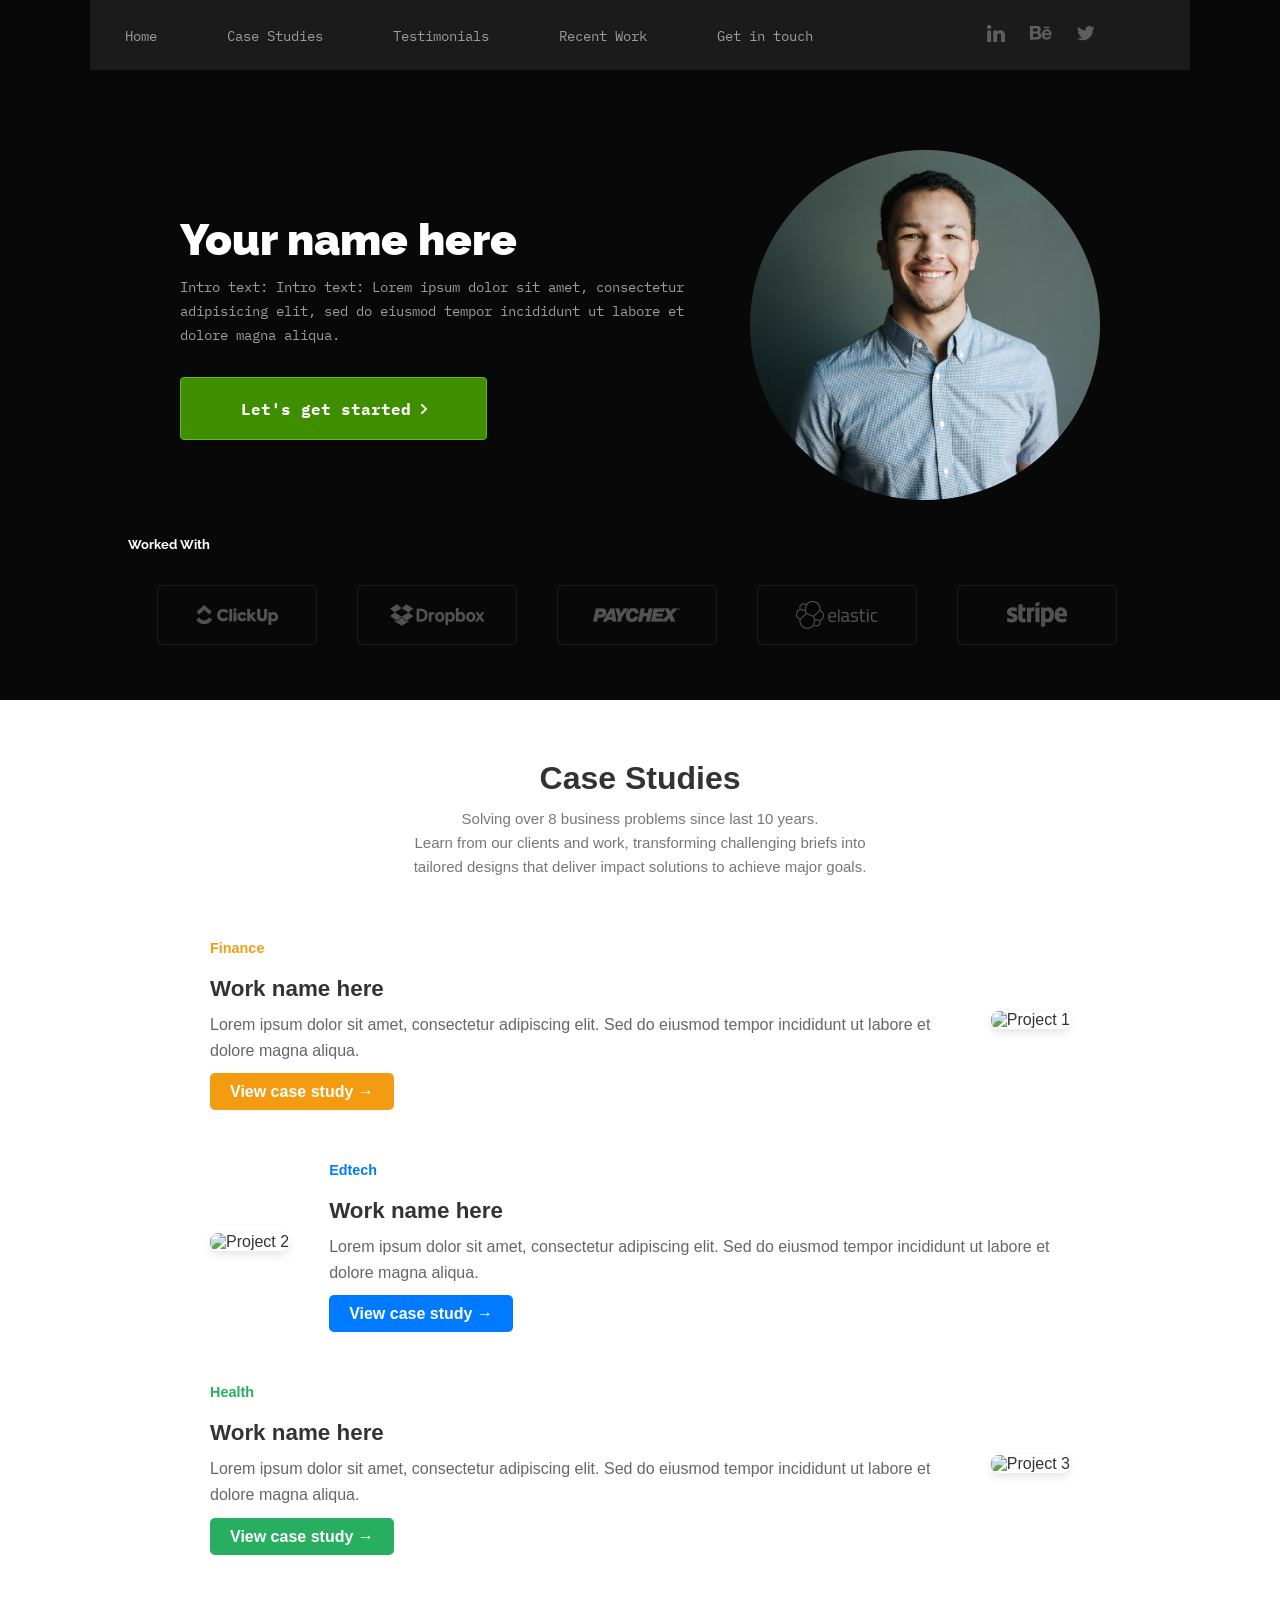
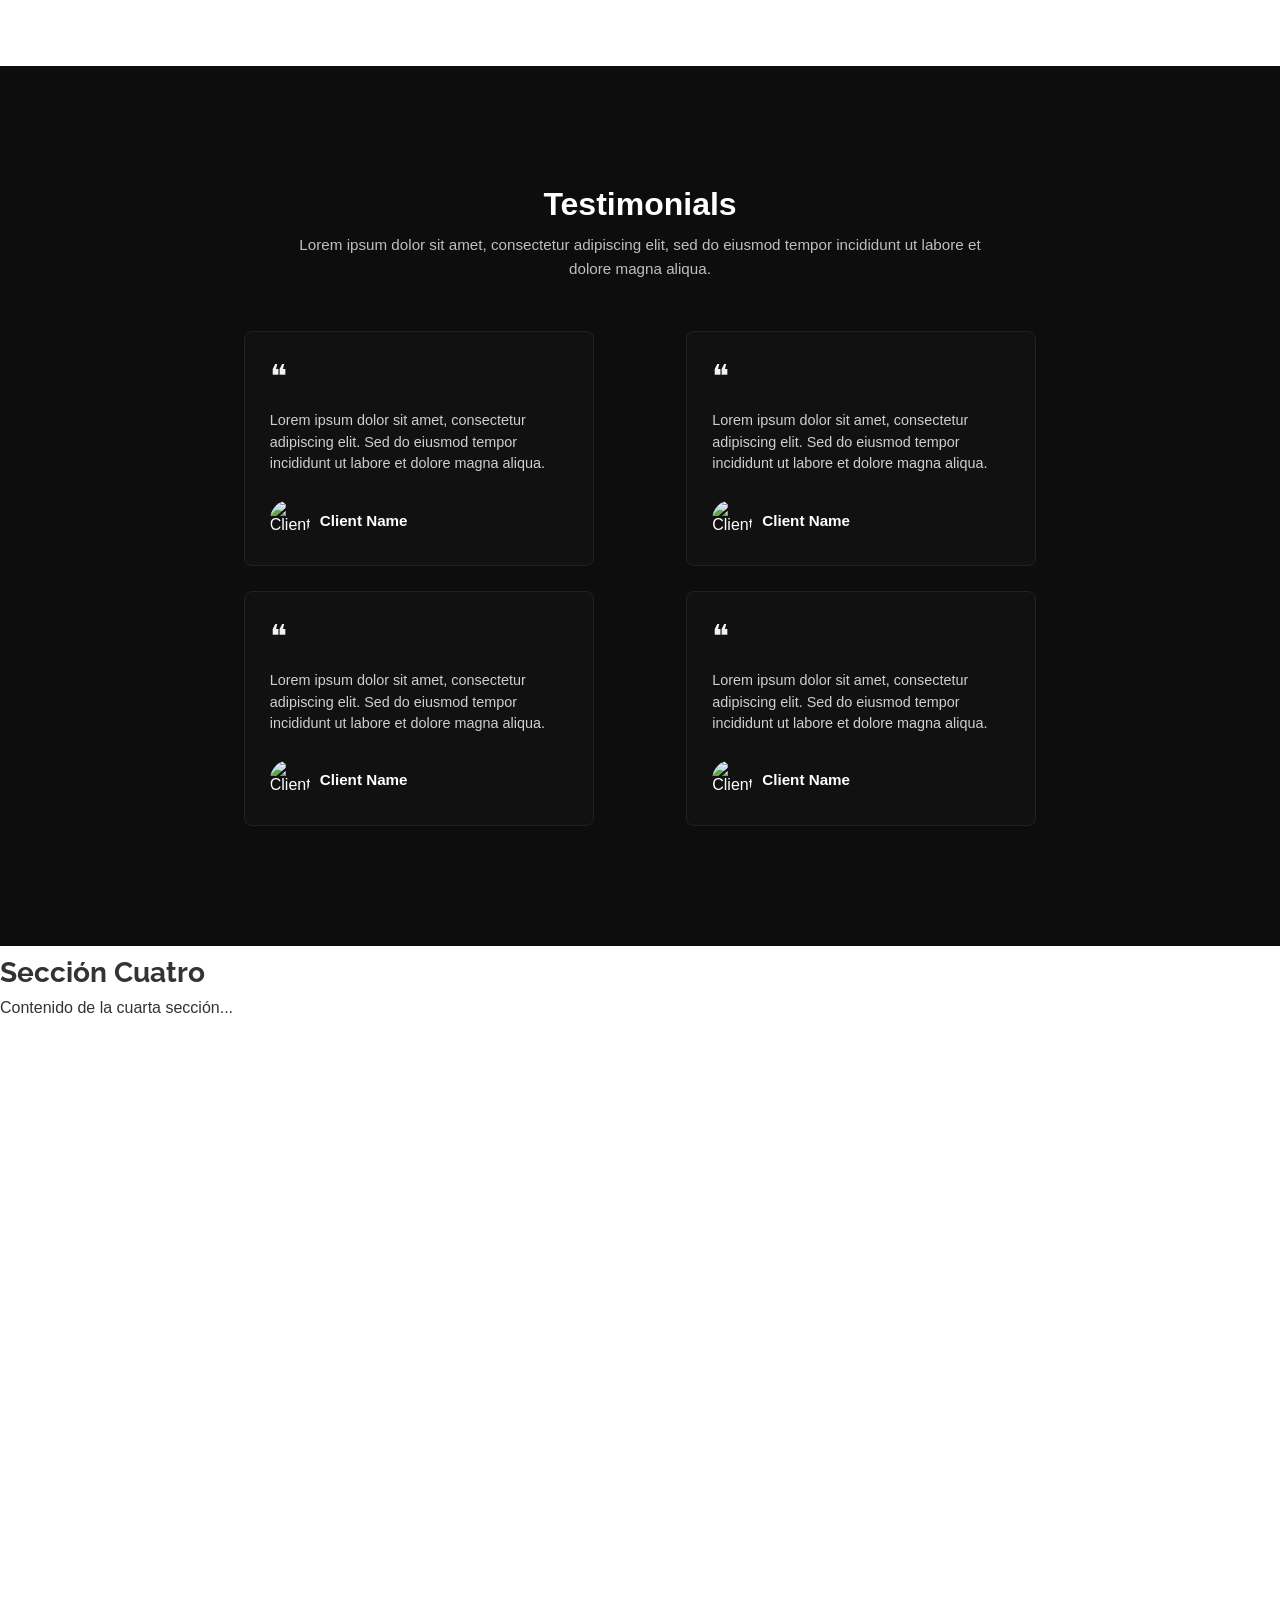
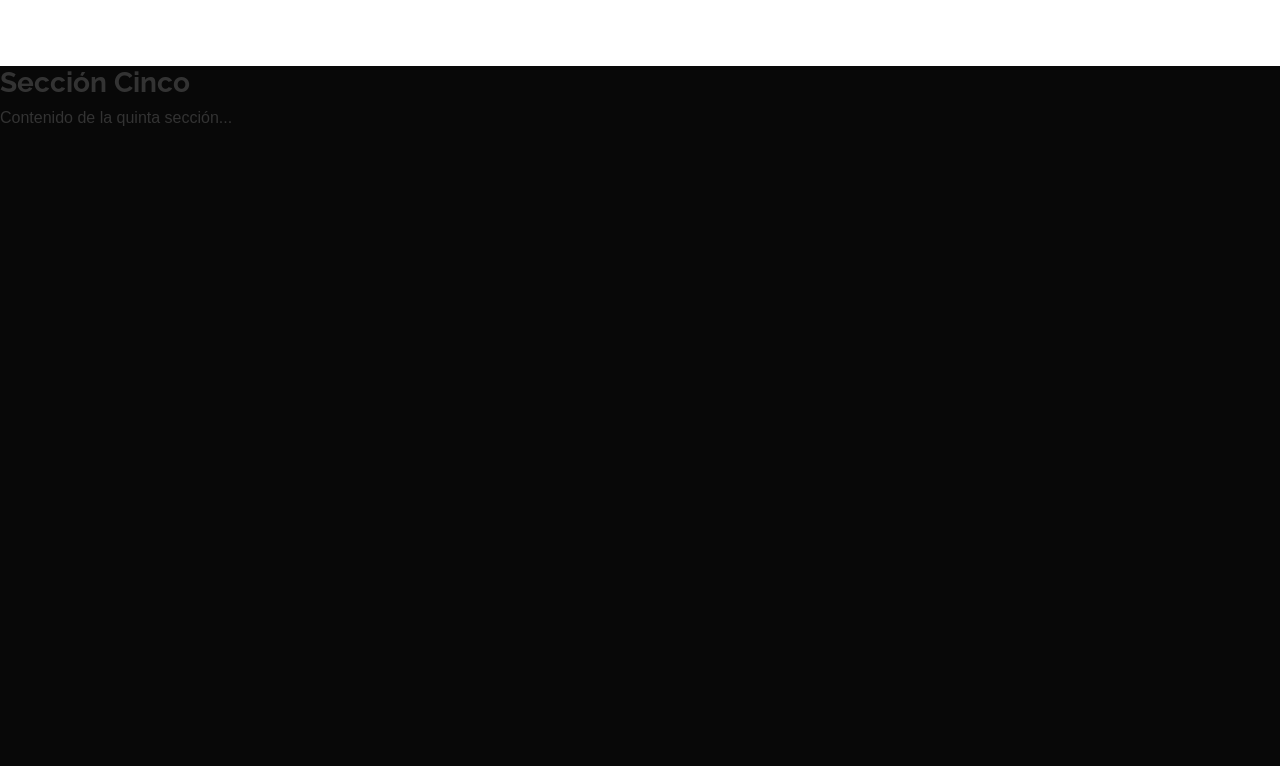
==== commit 9a88c817: "Update index.html" ====
--- a/index.html
+++ b/index.html
@@ -81,6 +81,11 @@
                 </div>
             </div>
 
+            <!-- Segunda tarjeta: imagen izquierda / texto derecha -->
+            <div class="case reverse">
+                <div class="case-content">
+                    <span class="tag blue">Edtech</span>
+                    <h2>Work name here</h2>
                     <p>
                         Lorem ipsum dolor sit amet, consectetur adipiscing elit. 
                         Sed do eiusmod tempor incididunt ut labore et dolore magna aliqua.
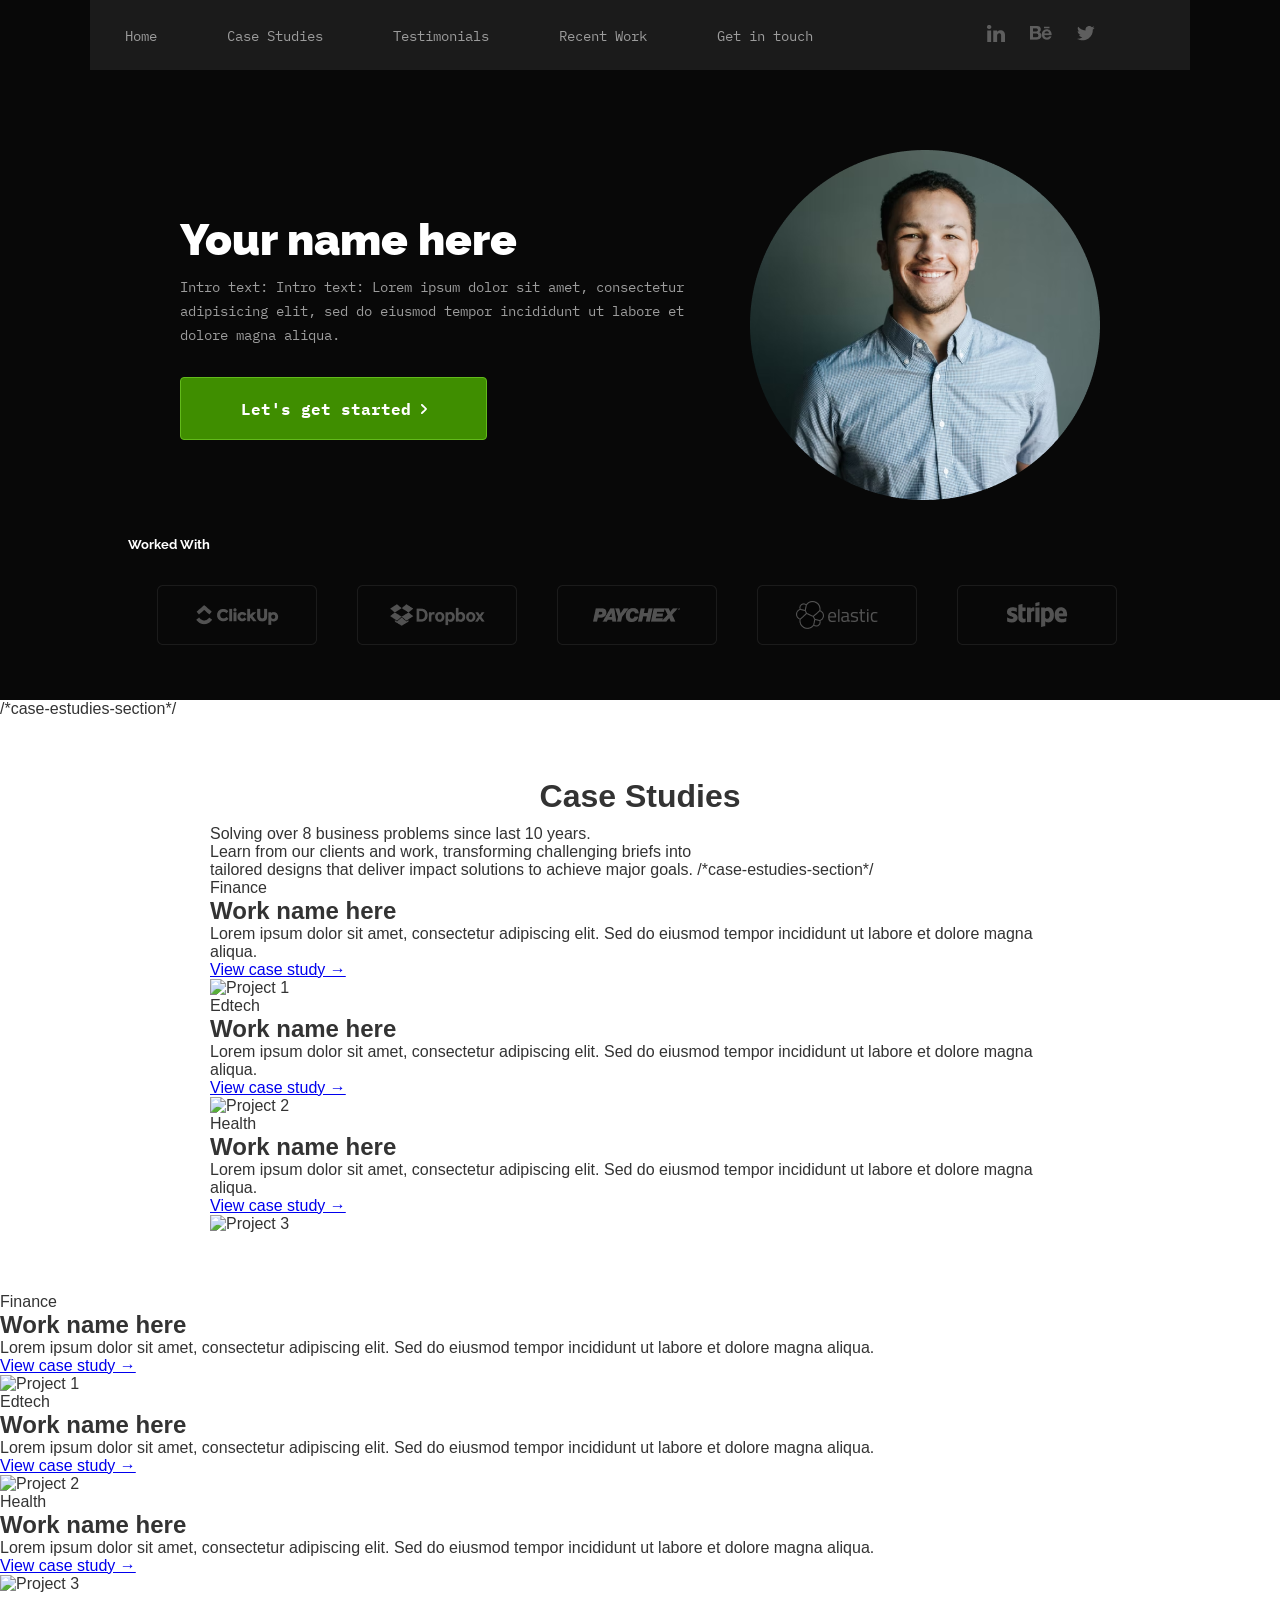
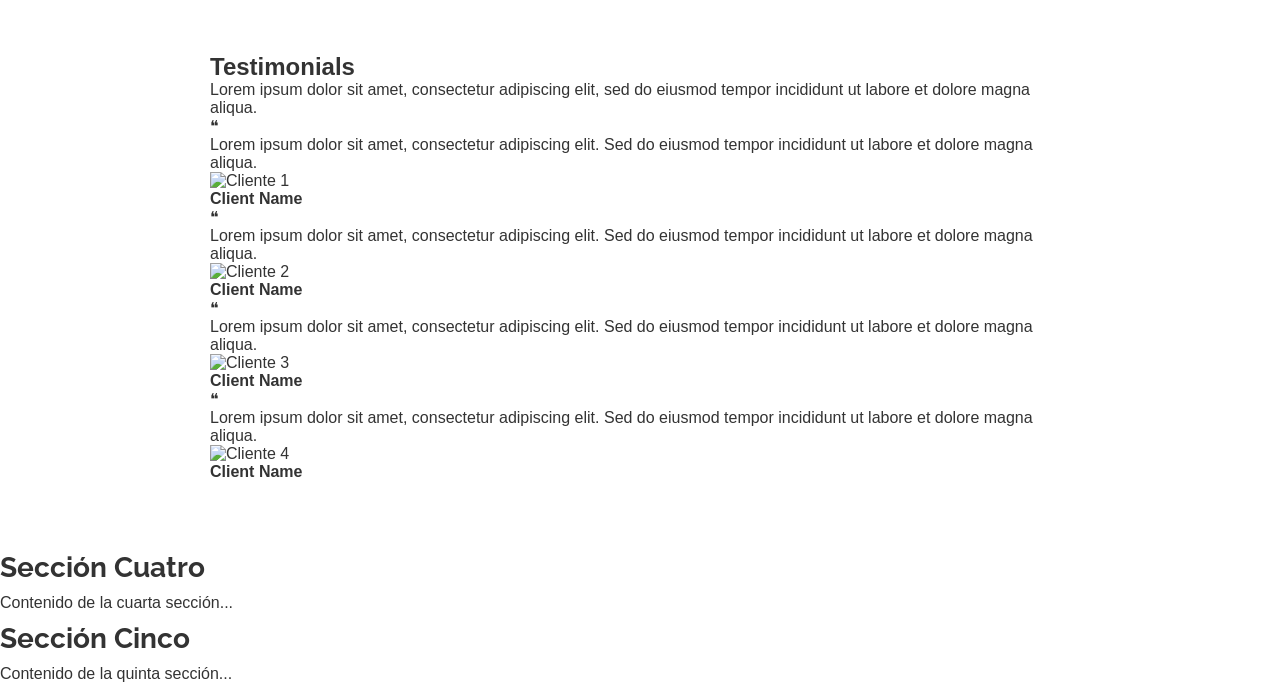
==== commit 8beb8d1a: "Merge branch 'main' into case-estudies-section" ====
--- a/index.html
+++ b/index.html
@@ -54,16 +54,66 @@
                     </ul>
             </div>
         </div>
-
-        
+/*case-estudies-section*/ 
 <section class="case-studies">
         <div class="container">
             <h1>Case Studies</h1>
             <p class="subtitle">
                 Solving over 8 business problems since last 10 years.<br>
                 Learn from our clients and work, transforming challenging briefs into <br>
-                tailored designs that deliver impact solutions to achieve major goals.
-            </p>
+                tailored designs that deliver impact solutions to achieve major goals. 
+              
+              /*case-estudies-section*/
+
+            <!-- Primera tarjeta: texto izquierda / imagen derecha -->
+            <div class="case">
+                <div class="case-content">
+                    <span class="tag orange">Finance</span>
+                    <h2>Work name here</h2>
+                    <p>
+                        Lorem ipsum dolor sit amet, consectetur adipiscing elit. 
+                        Sed do eiusmod tempor incididunt ut labore et dolore magna aliqua.
+                    </p>
+                    <a href="#" class="btn orange">View case study →</a>
+                </div>
+                <div class="case-image">
+                    <img src="https://picsum.photos/400/250?random=1" alt="Project 1">
+                </div>
+            </div>
+
+            <!-- Segunda tarjeta: imagen izquierda / texto derecha -->
+            <div class="case reverse">
+                <div class="case-content">
+                    <span class="tag blue">Edtech</span>
+                    <h2>Work name here</h2>
+                    <p>
+                        Lorem ipsum dolor sit amet, consectetur adipiscing elit. 
+                        Sed do eiusmod tempor incididunt ut labore et dolore magna aliqua.
+                    </p>
+                    <a href="#" class="btn blue">View case study →</a>
+                </div>
+                <div class="case-image">
+                    <img src="https://picsum.photos/400/250?random=2" alt="Project 2">
+                </div>
+            </div>
+
+            <!-- Tercera tarjeta: texto izquierda / imagen derecha -->
+            <div class="case">
+                <div class="case-content">
+                    <span class="tag green">Health</span>
+                    <h2>Work name here</h2>
+                    <p>
+                        Lorem ipsum dolor sit amet, consectetur adipiscing elit. 
+                        Sed do eiusmod tempor incididunt ut labore et dolore magna aliqua.
+                    </p>
+                    <a href="#" class="btn green">View case study →</a>
+                </div>
+                <div class="case-image">
+                    <img src="https://picsum.photos/400/250?random=3" alt="Project 3">
+                </div>
+            </div>
+        </div>
+    </section>
 
             <!-- Primera tarjeta: texto izquierda / imagen derecha -->
             <div class="case">
--- a/styles.css
+++ b/styles.css
@@ -133,22 +133,125 @@
     transform: scale(1.2);
 }
 
-.seccion-dos, .seccion-tres, .seccion-cuatro,.seccion-cinco {
+.seccion-tres, .seccion-cuatro,.seccion-cinco {
     width: 100%;
     float: inline-end;
     margin-top: 10px;
 }
 
-.seccion-dos h2, .seccion-tres h2, .seccion-cuatro h2,.seccion-cinco h2 {
+.seccion-tres h2, .seccion-cuatro h2,.seccion-cinco h2 {
     font-family: var(--font-raleway);
     font-size: 28px;
     color: #333;
     margin-bottom: 10px;
 }
 
-.seccion-dos {
-    background: #ffffff;
-    height: 700px;
+/**seccion 2, segunda pagina**/
+
+body {
+    font-family: 'Helvetica Neue', Arial, sans-serif;
+    margin: 0;
+    background-color: #fff;
+    color: #333;
+}
+
+.container {
+    max-width: 900px;
+    margin: 0 auto;
+    padding: 60px 20px;
+}
+
+.case-studies h1 {
+    text-align: center;
+    font-size: 2em;
+    font-weight: 700;
+    margin-bottom: 10px;
+  /*case-estudies-section*/
+.subtitle {
+    text-align: center;
+    color: #777;
+    font-size: 15px;
+    line-height: 1.6;
+    margin-bottom: 60px;
+}
+
+/* ---- ESTRUCTURA DE LAS TARJETAS ---- */
+.case {
+    display: flex;
+    align-items: center;
+    justify-content: space-between;
+    margin-bottom: 60px;
+    gap: 40px;
+    flex-direction: row; /* Texto izquierda, imagen derecha */
+}
+
+/* ---- INVERTIR ORDEN (imagen izquierda, texto derecha) ---- */
+.case.reverse {
+    flex-direction: row-reverse;
+}
+
+.case-image img {
+    width: 100%;
+    max-width: 400px;
+    border-radius: 8px;
+    box-shadow: 0 4px 10px rgba(0,0,0,0.1);
+}
+
+.case-content {
+    flex: 1;
+}
+
+.case-content h2 {
+    margin: 10px 0;
+    font-size: 1.4em;
+}
+
+.case-content p {
+    color: #666;
+    line-height: 1.6;
+    margin-bottom: 20px;
+}
+
+/* ---- ETIQUETAS ---- */
+.tag {
+    display: inline-block;
+    font-weight: bold;
+    font-size: 0.9em;
+    margin-bottom: 10px;
+}
+
+.tag.orange { color: #f39c12; }
+.tag.blue { color: #007bff; }
+.tag.green { color: #27ae60; }
+
+/* ---- BOTONES ---- */
+.btn {
+    text-decoration: none;
+    padding: 10px 20px;
+    color: #fff;
+    font-weight: bold;
+    border-radius: 5px;
+    transition: background-color 0.2s, opacity 0.2s;
+}
+
+.btn.orange { background-color: #f39c12; }
+.btn.blue { background-color: #007bff; }
+.btn.green { background-color: #27ae60; }
+
+.btn:hover {
+    opacity: 0.85;
+}
+
+/* ---- RESPONSIVE ---- */
+@media (max-width: 768px) {
+    .case, .case.reverse {
+        flex-direction: column; /* En móviles, todo se apila */
+        text-align: center;
+    }
+
+    .case-image img {
+        max-width: 100%;
+    }
 }
 
 
